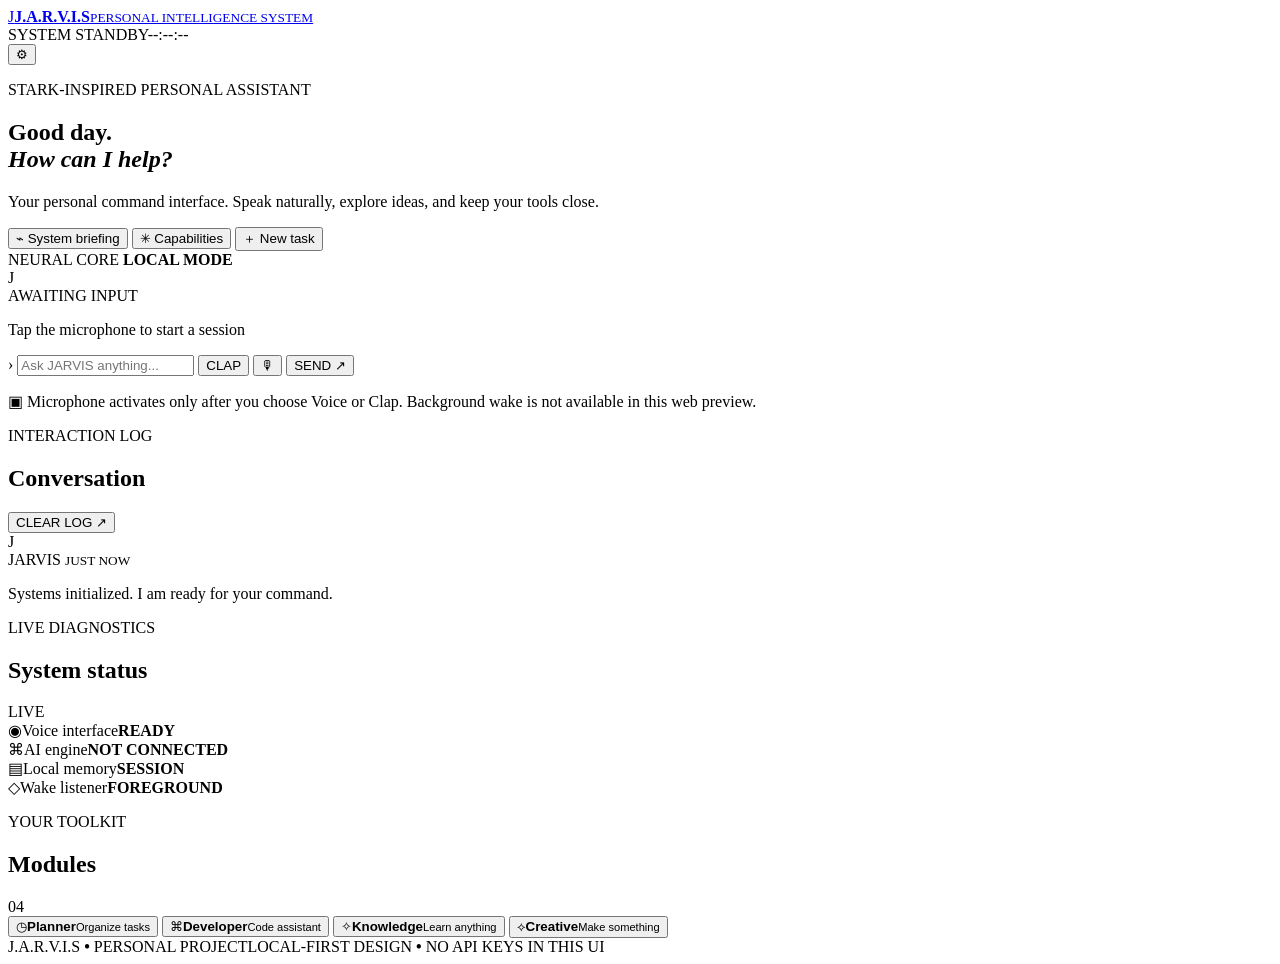
==== android/app/src/main/assets/www/index.html @ ec88aa69 "Bundle JARVIS index.html in Android app" ====
<!doctype html>
<html lang="en">
<head>
  <meta charset="UTF-8" />
  <meta name="viewport" content="width=device-width, initial-scale=1.0" />
  <meta name="theme-color" content="#050914" />
  <meta name="description" content="JARVIS — a personal, local-first voice assistant interface." />
  <title>J.A.R.V.I.S — Personal AI</title>
  <link rel="preconnect" href="https://fonts.googleapis.com">
  <link rel="preconnect" href="https://fonts.gstatic.com" crossorigin>
  <link href="https://fonts.googleapis.com/css2?family=Orbitron:wght@400;500;600;700;800&family=Rajdhani:wght@400;500;600;700&display=swap" rel="stylesheet">
  <link rel="manifest" href="manifest.webmanifest" />
  <link rel="icon" href="icons/jarvis.svg" type="image/svg+xml" />
  <link rel="stylesheet" href="styles.css" />
</head>
<body>
  <div class="ambient ambient-one"></div><div class="ambient ambient-two"></div>
  <div class="app-shell">
    <header class="topbar">
      <a class="brand" href="#" aria-label="JARVIS home"><span class="brand-mark">J</span><span><strong>J.A.R.V.I.S</strong><small>PERSONAL INTELLIGENCE SYSTEM</small></span></a>
      <div class="top-status"><span class="status-dot"></span><span id="systemStatus">SYSTEM STANDBY</span><i></i><span id="clock">--:--:--</span></div>
      <button class="icon-button" id="settingsButton" aria-label="Settings" title="Settings">⚙</button>
    </header>

    <main>
      <section class="hero-grid">
        <div class="intro-panel">
          <p class="eyebrow"><span class="tiny-line"></span> STARK-INSPIRED PERSONAL ASSISTANT</p>
          <h1>Good day.<br><em>How can I help?</em></h1>
          <p class="intro-copy">Your personal command interface. Speak naturally, explore ideas, and keep your tools close.</p>
          <div class="quick-actions">
            <button class="quick-action" data-prompt="Give me a quick system briefing"><span>⌁</span> System briefing</button>
            <button class="quick-action" data-prompt="Tell me what you can do"><span>✳</span> Capabilities</button>
            <button class="quick-action" data-prompt="Start a new task"><span>＋</span> New task</button>
          </div>
        </div>

        <div class="core-panel">
          <div class="core-label"><span class="status-dot"></span> NEURAL CORE <b>LOCAL MODE</b></div>
          <div class="reactor-wrap" id="reactor">
            <div class="reactor-orbit orbit-a"></div><div class="reactor-orbit orbit-b"></div>
            <div class="reactor-ring ring-a"></div><div class="reactor-ring ring-b"></div>
            <div class="reactor-ring ring-c"></div>
            <div class="reactor-core"><div class="core-inner"><span>J</span></div></div>
            <div class="reactor-cross cross-x"></div><div class="reactor-cross cross-y"></div>
          </div>
          <div class="listening-state" id="listeningState">AWAITING INPUT</div>
          <p class="core-hint" id="coreHint">Tap the microphone to start a session</p>
          <div class="waveform" id="waveform" aria-hidden="true"><span></span><span></span><span></span><span></span><span></span><span></span><span></span><span></span><span></span><span></span><span></span><span></span><span></span></div>
        </div>
      </section>

      <section class="command-row">
        <div class="command-box">
          <span class="prompt-symbol">›</span>
          <input id="commandInput" type="text" autocomplete="off" placeholder="Ask JARVIS anything..." aria-label="Ask JARVIS" />
          <button class="clap-button" id="clapButton" title="Enable clap detection while JARVIS is open" aria-label="Toggle clap detection">CLAP</button>
          <button class="mic-button" id="micButton" title="Start voice input" aria-label="Start voice input"><span>🎙</span></button>
          <button class="send-button" id="sendButton">SEND <span>↗</span></button>
        </div>
        <p class="privacy-note"><span class="lock">▣</span> Microphone activates only after you choose Voice or Clap. Background wake is not available in this web preview.</p>
      </section>

      <section class="content-grid">
        <div class="panel conversation-panel">
          <div class="panel-heading"><div><p class="eyebrow">INTERACTION LOG</p><h2>Conversation</h2></div><button class="text-button" id="clearButton">CLEAR LOG ↗</button></div>
          <div class="conversation" id="conversation" aria-live="polite">
            <div class="message jarvis-message"><div class="avatar">J</div><div><span class="message-author">JARVIS <small>JUST NOW</small></span><p>Systems initialized. I am ready for your command.</p></div></div>
          </div>
        </div>

        <aside class="side-column">
          <div class="panel status-panel">
            <div class="panel-heading compact"><div><p class="eyebrow">LIVE DIAGNOSTICS</p><h2>System status</h2></div><span class="live-tag">LIVE</span></div>
            <div class="metric-list">
              <div class="metric"><span class="metric-icon">◉</span><span>Voice interface</span><b id="voiceMetric">READY</b></div>
              <div class="metric"><span class="metric-icon">⌘</span><span>AI engine</span><b class="muted-value">NOT CONNECTED</b></div>
              <div class="metric"><span class="metric-icon">▤</span><span>Local memory</span><b id="memoryMetric">SESSION</b></div>
              <div class="metric"><span class="metric-icon">◇</span><span>Wake listener</span><b class="muted-value">FOREGROUND</b></div>
            </div>
          </div>
          <div class="panel modules-panel">
            <div class="panel-heading compact"><div><p class="eyebrow">YOUR TOOLKIT</p><h2>Modules</h2></div><span class="module-count">04</span></div>
            <div class="module-grid">
              <button class="module" data-prompt="Help me plan my day"><span>◷</span><b>Planner</b><small>Organize tasks</small></button>
              <button class="module" data-prompt="Help me write some code"><span>⌘</span><b>Developer</b><small>Code assistant</small></button>
              <button class="module" data-prompt="Explain a topic to me"><span>✧</span><b>Knowledge</b><small>Learn anything</small></button>
              <button class="module" data-prompt="Help me brainstorm an idea"><span>⟡</span><b>Creative</b><small>Make something</small></button>
            </div>
          </div>
        </aside>
      </section>
    </main>
    <footer><span>J.A.R.V.I.S <b>•</b> PERSONAL PROJECT</span><span>LOCAL-FIRST DESIGN <b>•</b> NO API KEYS IN THIS UI</span><span id="footerDate"></span></footer>
  </div>
  <div class="toast" id="toast" role="status"></div>
  <script src="app.js"></script>
</body>
</html>
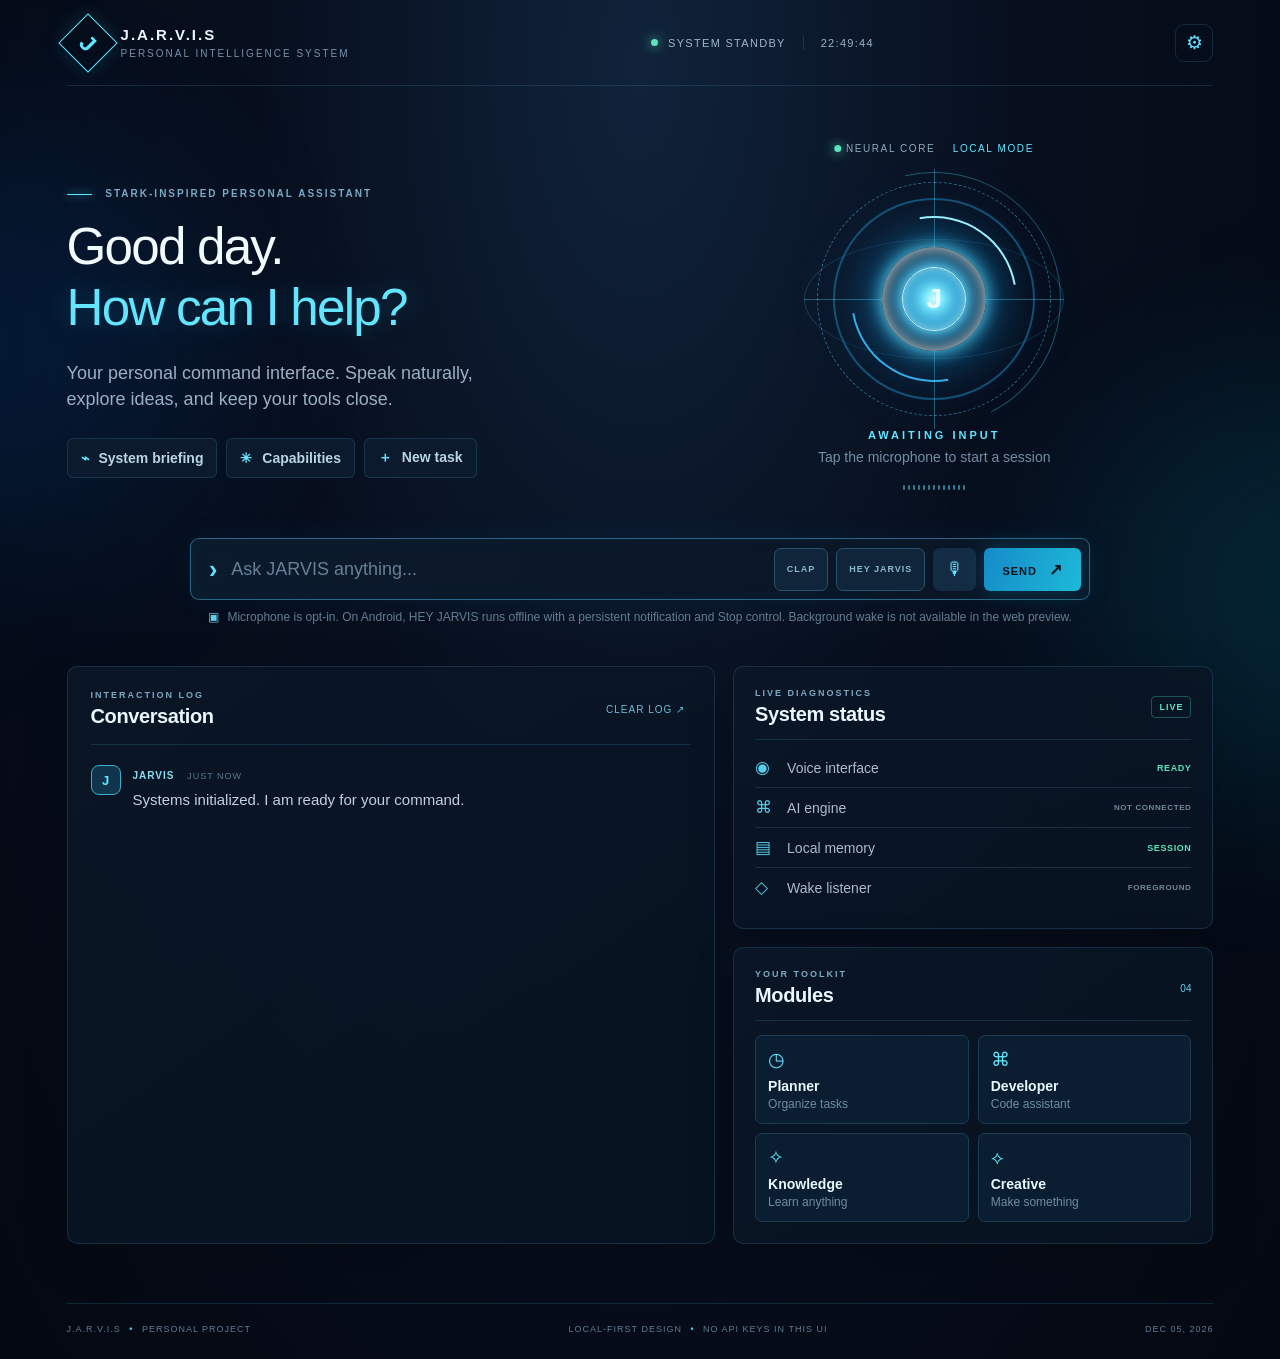
==== commit ed906500: "Add Hey JARVIS wake control to dashboard" ====
--- a/android/app/src/main/assets/www/index.html
+++ b/android/app/src/main/assets/www/index.html
@@ -54,11 +54,12 @@
         <div class="command-box">
           <span class="prompt-symbol">›</span>
           <input id="commandInput" type="text" autocomplete="off" placeholder="Ask JARVIS anything..." aria-label="Ask JARVIS" />
-          <button class="clap-button" id="clapButton" title="Enable clap detection while JARVIS is open" aria-label="Toggle clap detection">CLAP</button>
+          <button class="clap-button" id="clapButton" title="Enable clap detection" aria-label="Toggle clap detection">CLAP</button>
+          <button class="clap-button" id="wakeButton" title="Enable offline Hey JARVIS wake-word detection on Android" aria-label="Toggle Hey JARVIS wake word">HEY JARVIS</button>
           <button class="mic-button" id="micButton" title="Start voice input" aria-label="Start voice input"><span>🎙</span></button>
           <button class="send-button" id="sendButton">SEND <span>↗</span></button>
         </div>
-        <p class="privacy-note"><span class="lock">▣</span> Microphone activates only after you choose Voice or Clap. Background wake is not available in this web preview.</p>
+        <p class="privacy-note"><span class="lock">▣</span> Microphone is opt-in. On Android, HEY JARVIS runs offline with a persistent notification and Stop control. Background wake is not available in the web preview.</p>
       </section>
 
       <section class="content-grid">
--- a/android/app/src/main/assets/www/styles.css
+++ b/android/app/src/main/assets/www/styles.css
@@ -0,0 +1 @@
+:root{--bg:#050914;--panel:rgba(10,20,37,.78);--line:rgba(87,190,232,.17);--cyan:#63e5ff;--blue:#399bff;--muted:#7891a8;--text:#e9f7ff;--font:'Rajdhani',sans-serif;--display:'Orbitron',sans-serif}*{box-sizing:border-box}body{margin:0;min-height:100vh;background:radial-gradient(ellipse at 50% 5%,#10233a 0%,#070f1e 42%,#040812 100%);color:var(--text);font-family:var(--font);overflow-x:hidden}.ambient{position:fixed;width:420px;height:420px;border-radius:50%;filter:blur(100px);opacity:.12;pointer-events:none}.ambient-one{background:#087eff;top:15%;left:-220px}.ambient-two{background:#00d9ff;right:-240px;top:42%}.app-shell{position:relative;max-width:1440px;margin:auto;padding:0 5.2%}.topbar{height:86px;display:flex;align-items:center;justify-content:space-between;border-bottom:1px solid var(--line)}.brand{display:flex;align-items:center;gap:12px;color:inherit;text-decoration:none}.brand-mark{height:42px;width:42px;border:1px solid var(--cyan);display:grid;place-items:center;color:var(--cyan);font:700 23px var(--display);transform:rotate(45deg);box-shadow:0 0 20px #26caff2a}.brand-mark:first-letter{transform:rotate(-45deg)}.brand strong{display:block;font:700 15px var(--display);letter-spacing:2px}.brand small{display:block;color:var(--muted);font-size:10px;letter-spacing:2px;margin-top:5px}.top-status{display:flex;align-items:center;gap:10px;color:#9bb5c9;font:500 11px var(--display);letter-spacing:1.3px}.top-status i{height:15px;width:1px;background:var(--line);margin:0 7px}.status-dot{width:7px;height:7px;border-radius:50%;background:#59e6bd;box-shadow:0 0 12px #59e6bd;display:inline-block}.icon-button{background:transparent;border:1px solid var(--line);color:var(--cyan);height:38px;width:38px;border-radius:9px;font-size:19px;cursor:pointer}main{padding:52px 0 34px}.hero-grid{display:grid;grid-template-columns:1fr 1fr;align-items:center;min-height:390px;gap:30px}.eyebrow{font:600 10px var(--display);letter-spacing:2px;color:#7ba9c3;margin:0 0 17px}.tiny-line{display:inline-block;width:25px;height:1px;background:var(--cyan);vertical-align:middle;margin-right:9px;box-shadow:0 0 8px var(--cyan)}h1{font:500 clamp(32px,4vw,55px)/1.2 var(--display);letter-spacing:-1.8px;margin:0;color:#f1faff}h1 em{font-style:normal;color:var(--cyan);text-shadow:0 0 28px #39cfff42}.intro-copy{color:#9ab0c2;font-size:18px;max-width:470px;line-height:1.45;margin:21px 0 26px}.quick-actions{display:flex;flex-wrap:wrap;gap:9px}.quick-action{background:#0b1b2d;border:1px solid var(--line);color:#b9d4e5;padding:10px 13px;border-radius:6px;font:600 14px var(--font);cursor:pointer;transition:.2s}.quick-action span{color:var(--cyan);margin-right:6px}.quick-action:hover,.module:hover{border-color:#55dfff80;background:#102a41;transform:translateY(-2px)}.core-panel{min-height:390px;display:flex;align-items:center;flex-direction:column;justify-content:center;position:relative;overflow:hidden}.core-label{position:absolute;top:5px;left:50%;transform:translateX(-50%);white-space:nowrap;font:500 10px var(--display);letter-spacing:1.6px;color:#8baabe}.core-label b{font-weight:500;color:var(--cyan);margin-left:13px}.reactor-wrap{height:260px;width:260px;position:relative;display:grid;place-items:center;filter:drop-shadow(0 0 30px #0aaaff26)}.reactor-core{width:104px;height:104px;border-radius:50%;display:grid;place-items:center;background:radial-gradient(circle,#d9fcff 0%,#7deaff 12%,#168fc8 35%,#06233d 68%,#04101f 72%);box-shadow:0 0 18px #55dfff,0 0 55px #16a9ff9c,inset 0 0 18px #e7fdff;z-index:3;animation:pulse 3s ease-in-out infinite}.core-inner{height:64px;width:64px;border-radius:50%;border:1px solid #c7f8ff;display:grid;place-items:center;color:#e9fdff;font:700 28px var(--display);box-shadow:inset 0 0 18px #a8f4ff,0 0 15px #8deaff}.reactor-orbit,.reactor-ring{position:absolute;border-radius:50%;border:1px solid #4ddcff77}.orbit-a{inset:13px;border-style:dashed;animation:spin 22s linear infinite}.orbit-b{inset:29px;border-color:#1d86bd88;border-width:2px;animation:spin 14s linear infinite reverse}.ring-a{inset:47px;border:2px solid transparent;border-top-color:#a1f5ff;border-bottom-color:#36aee9;transform:rotate(35deg);animation:spin 8s linear infinite}.ring-b{inset:3px;border:1px solid #40bfe566;transform:rotate(70deg);clip-path:polygon(0 0,100% 0,100% 44%,0 44%);animation:spin 12s linear infinite reverse}.ring-c{inset:0;border:1px solid #2b8ecb55;transform:scaleY(.46) rotate(25deg)}.reactor-cross{position:absolute;background:#48c9ee66}.cross-x{height:1px;width:100%;top:50%}.cross-y{width:1px;height:100%;left:50%}.listening-state{font:600 11px var(--display);letter-spacing:3px;color:var(--cyan);margin-top:0}.core-hint{color:#728ea4;font-size:14px;margin:8px 0 13px}.waveform{height:20px;display:flex;align-items:center;gap:3px;opacity:.5}.waveform span{width:2px;height:5px;background:var(--cyan);border-radius:3px}.waveform.active span{animation:wave .8s ease-in-out infinite alternate}.waveform span:nth-child(3n){animation-delay:.2s}.waveform span:nth-child(2n){animation-delay:.4s}.command-row{max-width:900px;margin:10px auto 42px}.command-box{height:62px;border:1px solid #3d91b7a6;background:linear-gradient(100deg,#0b1a2c,#0a1525);border-radius:9px;display:flex;align-items:center;padding:7px 8px 7px 18px;box-shadow:0 0 30px #159eea12,inset 0 0 20px #1f9dd00b}.prompt-symbol{font:600 25px var(--display);color:var(--cyan);margin-right:12px}.command-box input{flex:1;min-width:0;background:transparent;border:0;outline:0;color:white;font:500 18px var(--font)}.command-box input::placeholder{color:#668096}.mic-button,.send-button,.clap-button{border:0;cursor:pointer}.clap-button{height:43px;padding:0 12px;margin-right:8px;border:1px solid #28536d;border-radius:7px;background:#10243a;color:#8bb8cd;font:600 9px var(--display);letter-spacing:1px}.clap-button.enabled{background:#0c3c43;border-color:#42d8c4;color:#7fffe7;box-shadow:0 0 14px #2de5cf33}.mic-button{width:43px;height:43px;border-radius:7px;background:#132c43;color:var(--cyan);font-size:18px;margin-right:8px}.send-button{height:43px;padding:0 18px;border-radius:6px;background:linear-gradient(110deg,#168bc8,#1db9d8);color:#02121e;font:700 11px var(--display);letter-spacing:1px;box-shadow:0 0 20px #0cbbe33b}.send-button span{font-size:16px;margin-left:8px}.privacy-note{text-align:center;color:#627d92;font-size:12px;margin:10px 0}.lock{color:#62cde9;margin-right:5px}.content-grid{display:grid;grid-template-columns:1.35fr 1fr;gap:18px}.panel{background:linear-gradient(145deg,#0b1728dc,#081321e8);border:1px solid var(--line);border-radius:10px;box-shadow:0 14px 50px #0002}.conversation-panel{min-height:350px;padding:23px}.panel-heading{display:flex;justify-content:space-between;align-items:center;border-bottom:1px solid var(--line);padding-bottom:16px}.panel-heading .eyebrow{margin-bottom:5px;font-size:9px}.panel-heading h2{font:600 20px var(--display);margin:0;letter-spacing:-.4px}.text-button{background:transparent;border:0;color:#6dbcd8;font:500 10px var(--display);letter-spacing:1px;cursor:pointer}.conversation{padding-top:20px;display:flex;flex-direction:column;gap:18px}.message{display:flex;gap:12px;align-items:flex-start}.avatar{height:30px;width:30px;border-radius:8px;background:#10344c;border:1px solid #3caed0;color:var(--cyan);display:grid;place-items:center;font:700 13px var(--display);flex:none}.message-author{font:600 10px var(--display);letter-spacing:1px;color:#8dddf1}.message-author small{font:500 9px var(--display);color:#58768d;margin-left:9px}.message p{font-size:15px;color:#c0d2df;margin:6px 0 0;line-height:1.45}.user-message .avatar{background:#173052;border-color:#477db1;color:#a9caff}.user-message .message-author{color:#a9caff}.side-column{display:flex;flex-direction:column;gap:18px}.status-panel,.modules-panel{padding:21px}.compact{padding-bottom:13px}.live-tag{color:#5ce2c0;font:600 9px var(--display);letter-spacing:1px;border:1px solid #3ed9ae55;padding:5px 7px;border-radius:4px}.metric-list{padding-top:8px}.metric{display:flex;align-items:center;gap:10px;padding:9px 0;border-bottom:1px solid #1a3044;color:#a9bdcc;font-size:14px}.metric:last-child{border:0}.metric-icon{width:22px;color:#59cde9;font-size:17px}.metric b{margin-left:auto;font:600 9px var(--display);letter-spacing:.6px;color:#5fe0bb}.metric .muted-value{color:#73899a;font-size:8px}.module-count{font:500 10px var(--display);color:#62cfe9}.module-grid{display:grid;grid-template-columns:1fr 1fr;gap:9px;padding-top:14px}.module{background:#0b1e31;border:1px solid #1d3b53;border-radius:7px;padding:12px;text-align:left;cursor:pointer;transition:.2s;color:var(--text)}.module span{display:block;color:var(--cyan);font-size:19px;margin-bottom:7px}.module b{display:block;font:600 14px var(--display)}.module small{display:block;color:#6f8ba0;font-size:12px;margin-top:3px}footer{display:flex;justify-content:space-between;gap:15px;padding:20px 0 25px;margin-top:25px;border-top:1px solid var(--line);color:#607c91;font:500 9px var(--display);letter-spacing:1px}footer b{color:#45c7e9;margin:0 5px}.toast{position:fixed;bottom:24px;left:50%;transform:translate(-50%,20px);padding:12px 18px;border:1px solid #3d9bbd;background:#0b2034;color:#dffaff;border-radius:7px;font-size:14px;opacity:0;pointer-events:none;transition:.25s;z-index:10}.toast.show{opacity:1;transform:translate(-50%,0)}@keyframes spin{to{transform:rotate(360deg)}}@keyframes pulse{50%{box-shadow:0 0 25px #55dfff,0 0 75px #16a9ffb8,inset 0 0 22px #e7fdff}}@keyframes wave{to{height:18px;opacity:1}}@media(max-width:850px){.app-shell{padding:0 4%}.hero-grid{grid-template-columns:1fr;gap:8px}.intro-panel{text-align:center;padding-top:20px}.intro-copy{margin-left:auto;margin-right:auto}.quick-actions{justify-content:center}.core-panel{min-height:350px}.content-grid{grid-template-columns:1fr}.command-row{margin-bottom:28px}}@media(max-width:520px){.topbar{height:70px}.brand-mark{height:34px;width:34px}.brand strong{font-size:12px}.brand small{font-size:8px;letter-spacing:1px}.top-status{font-size:8px;gap:6px}.top-status i{margin:0 2px}.icon-button{height:33px;width:33px}main{padding-top:25px}h1{font-size:31px}.intro-copy{font-size:16px}.quick-action{font-size:12px;padding:8px}.core-panel{min-height:330px}.reactor-wrap{transform:scale(.88);margin:-12px 0}.command-box{padding-left:11px;height:56px}.command-box input{font-size:15px}.prompt-symbol{margin-right:7px}.clap-button{height:38px;padding:0 9px}.mic-button{height:38px;width:38px}.send-button{height:38px;padding:0 11px;font-size:9px}.conversation-panel,.status-panel,.modules-panel{padding:16px}footer{flex-direction:column;text-align:center;gap:8px}}
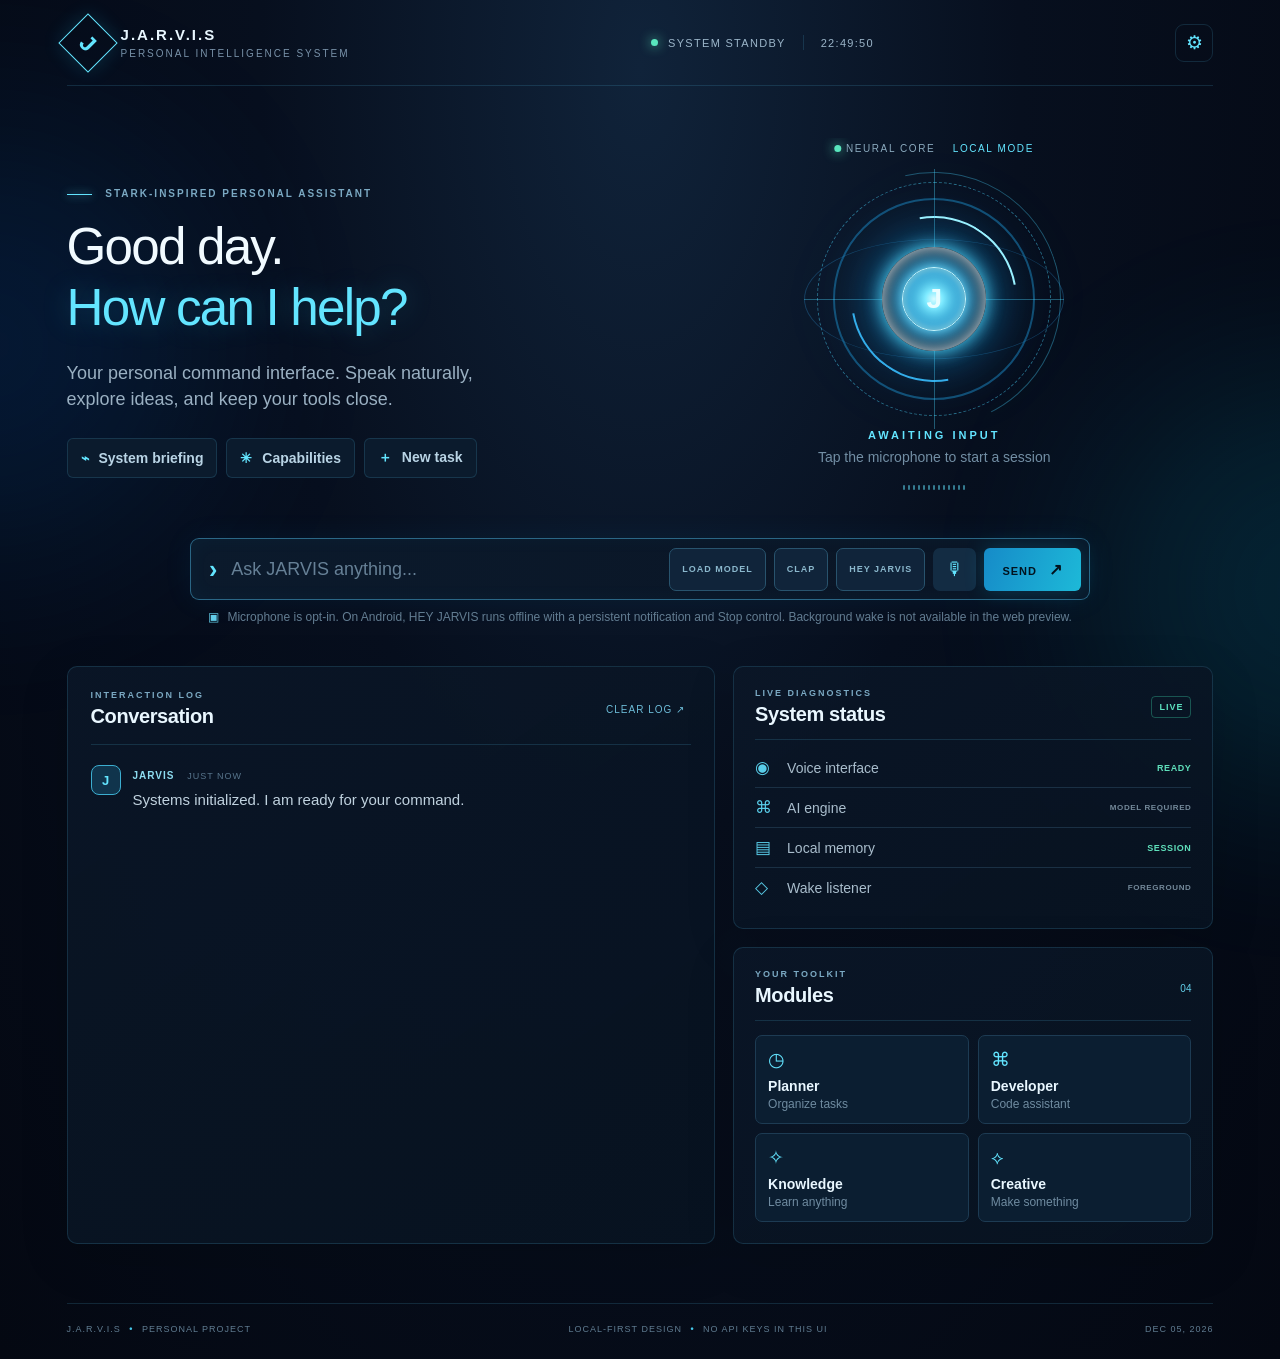
==== commit 72312d06: "Add local model import control to JARVIS dashboard" ====
--- a/android/app/src/main/assets/www/index.html
+++ b/android/app/src/main/assets/www/index.html
@@ -54,6 +54,7 @@
         <div class="command-box">
           <span class="prompt-symbol">›</span>
           <input id="commandInput" type="text" autocomplete="off" placeholder="Ask JARVIS anything..." aria-label="Ask JARVIS" />
+          <button class="clap-button" id="modelButton" title="Import a local .litertlm language model" aria-label="Load local AI model">LOAD MODEL</button>
           <button class="clap-button" id="clapButton" title="Enable clap detection" aria-label="Toggle clap detection">CLAP</button>
           <button class="clap-button" id="wakeButton" title="Enable offline Hey JARVIS wake-word detection on Android" aria-label="Toggle Hey JARVIS wake word">HEY JARVIS</button>
           <button class="mic-button" id="micButton" title="Start voice input" aria-label="Start voice input"><span>🎙</span></button>
@@ -75,7 +76,7 @@
             <div class="panel-heading compact"><div><p class="eyebrow">LIVE DIAGNOSTICS</p><h2>System status</h2></div><span class="live-tag">LIVE</span></div>
             <div class="metric-list">
               <div class="metric"><span class="metric-icon">◉</span><span>Voice interface</span><b id="voiceMetric">READY</b></div>
-              <div class="metric"><span class="metric-icon">⌘</span><span>AI engine</span><b class="muted-value">NOT CONNECTED</b></div>
+              <div class="metric"><span class="metric-icon">⌘</span><span>AI engine</span><b id="aiMetric" class="muted-value">MODEL REQUIRED</b></div>
               <div class="metric"><span class="metric-icon">▤</span><span>Local memory</span><b id="memoryMetric">SESSION</b></div>
               <div class="metric"><span class="metric-icon">◇</span><span>Wake listener</span><b class="muted-value">FOREGROUND</b></div>
             </div>
